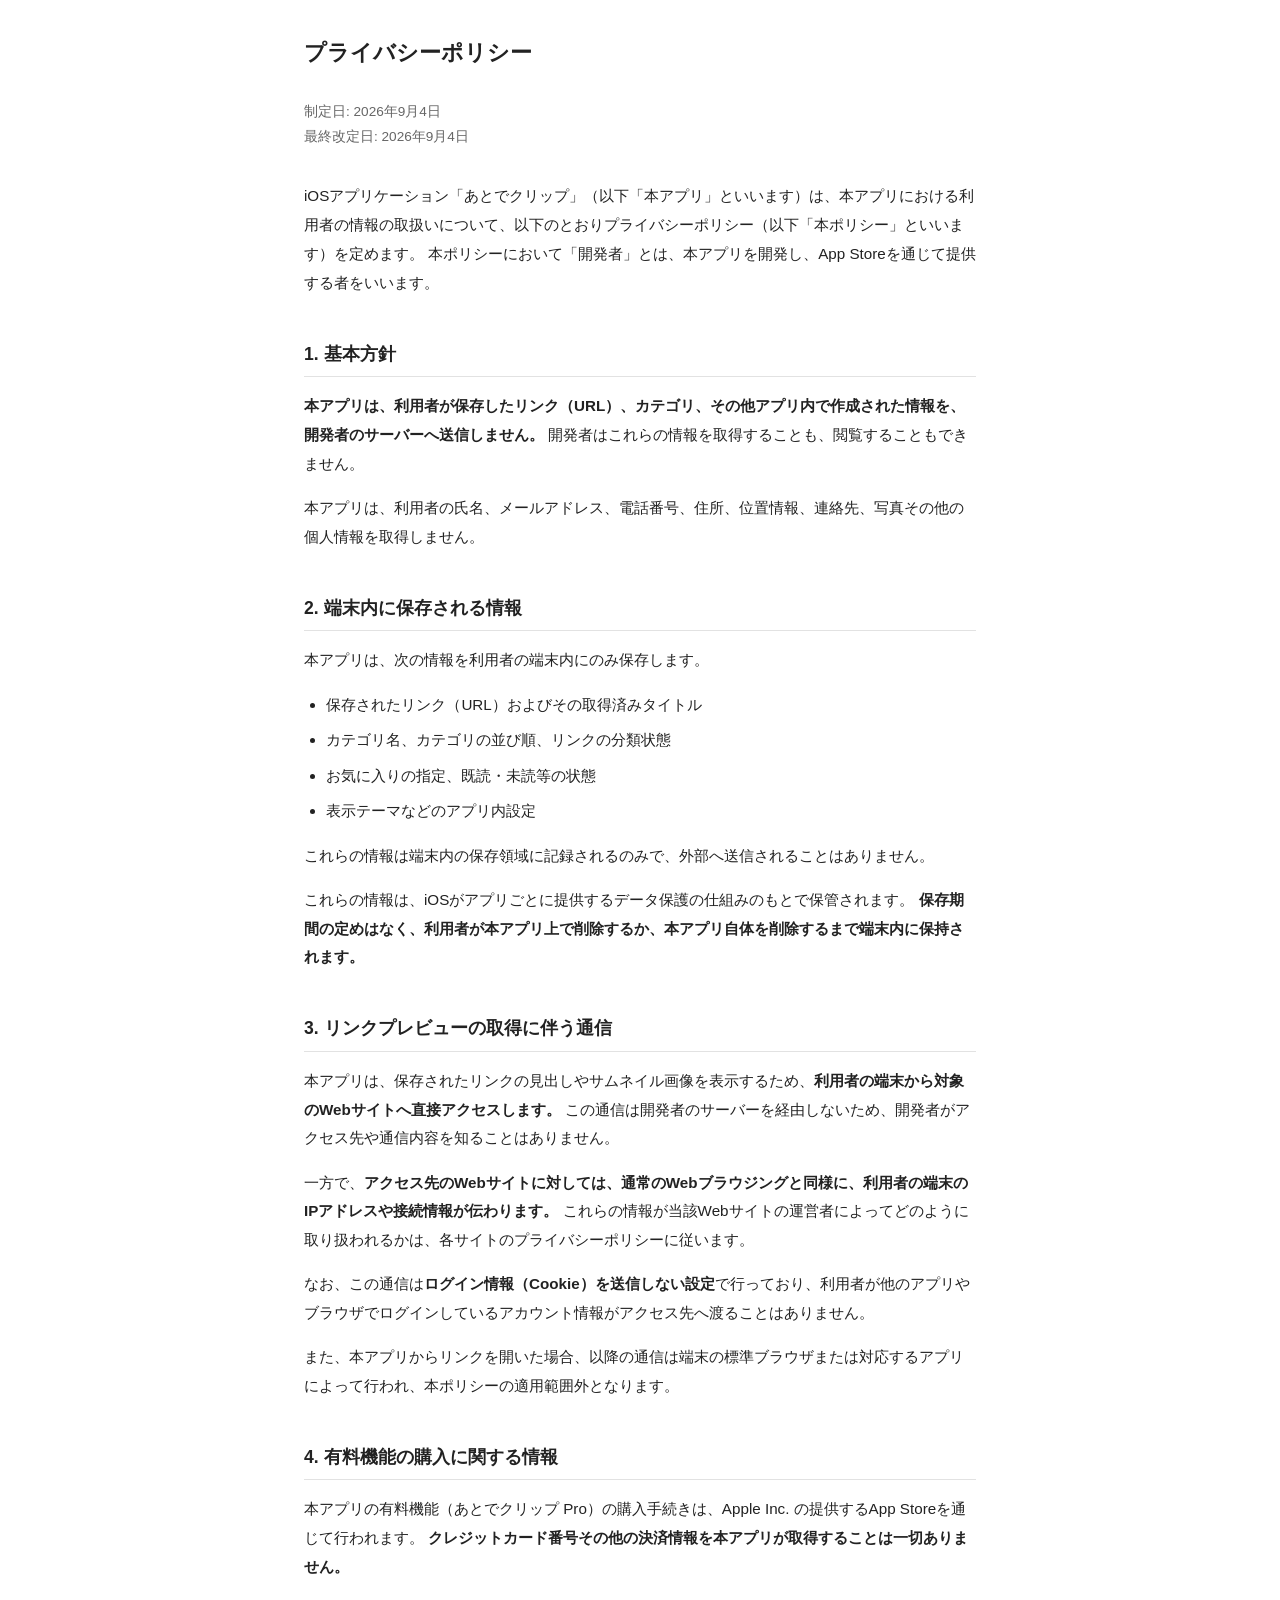
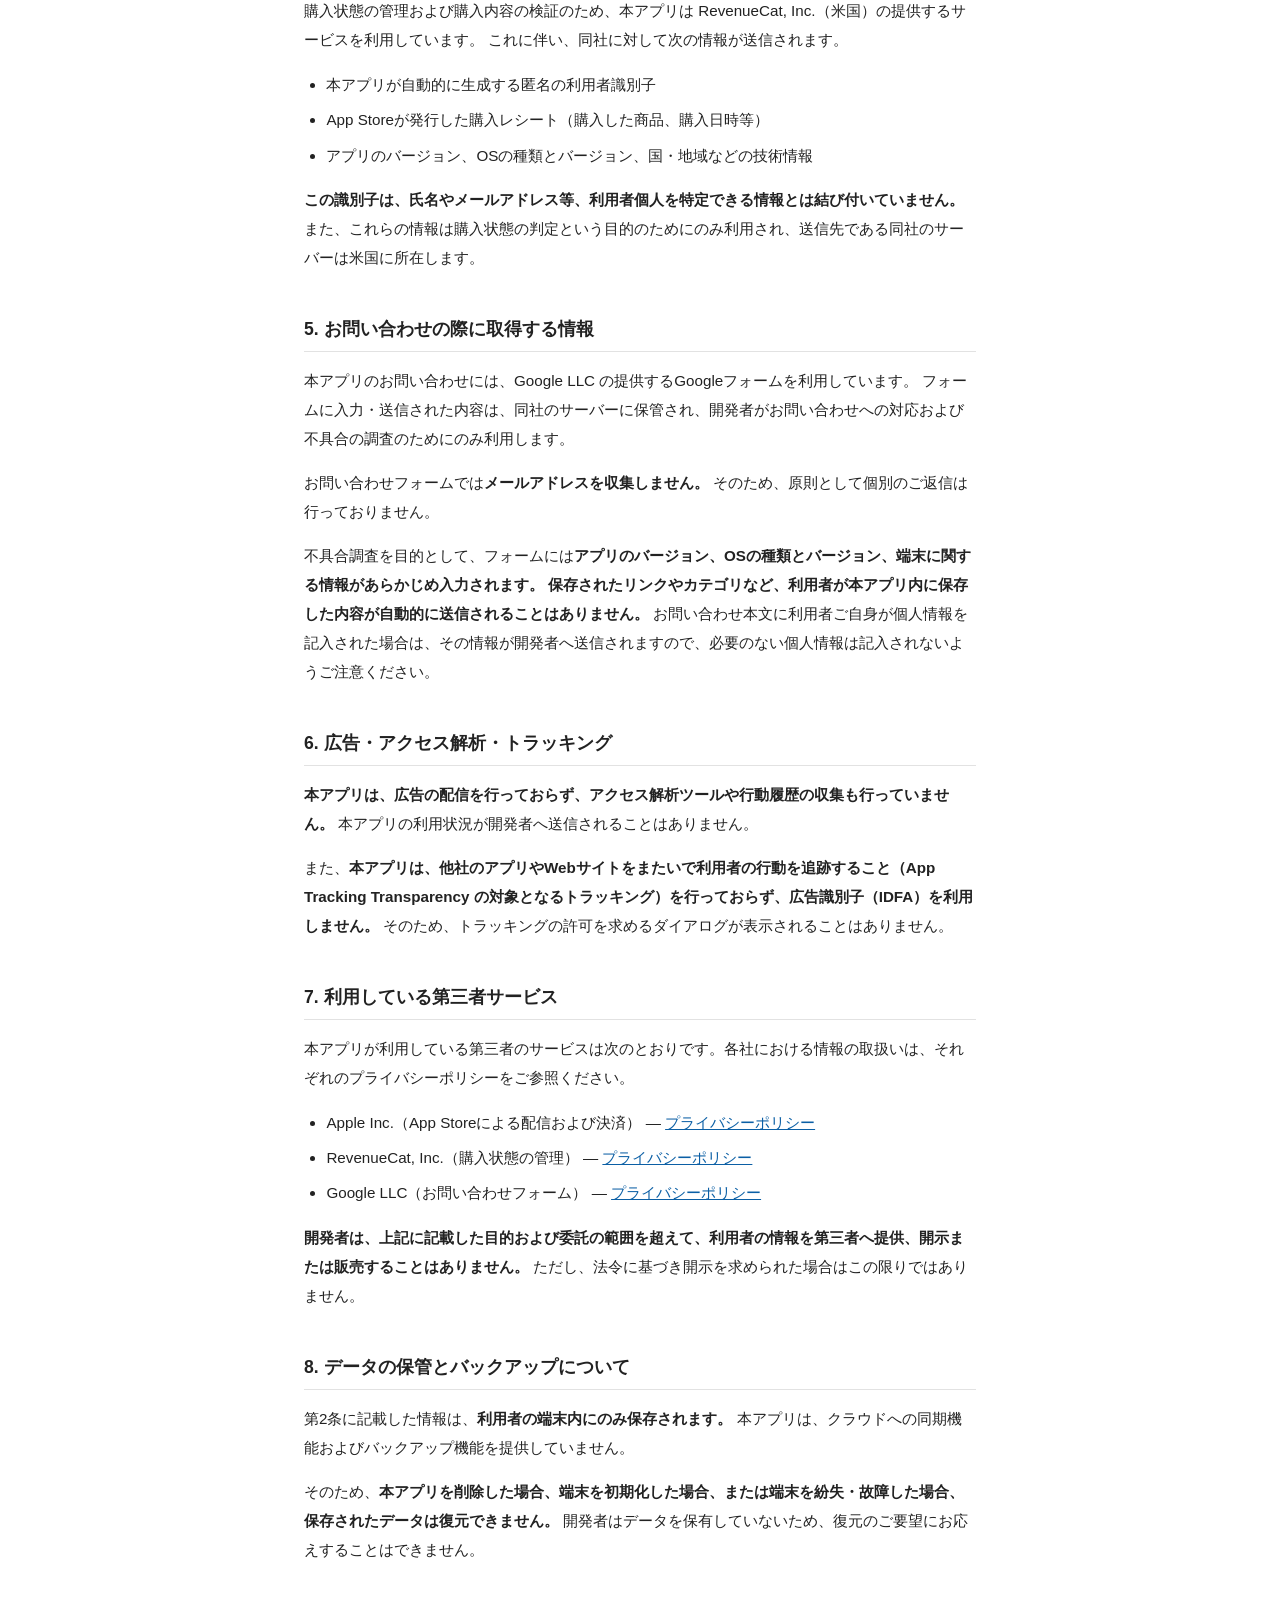
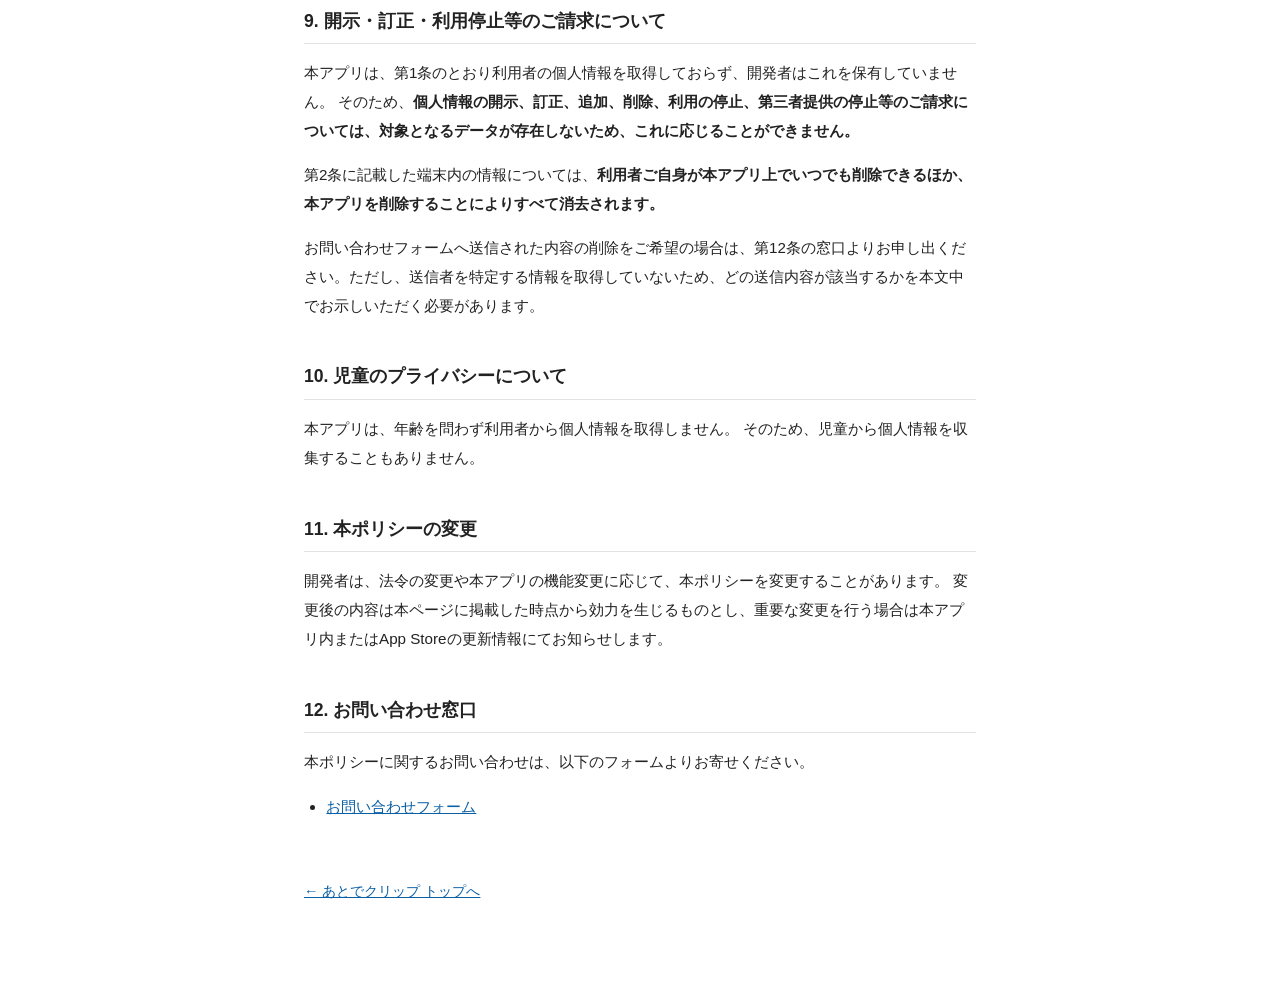
==== privacy.html @ f12ccec4 "add privacy and terms document" ====
<!DOCTYPE html>
<html lang="ja">
<head>
<meta charset="utf-8">
<meta name="viewport" content="width=device-width, initial-scale=1">
<title>プライバシーポリシー | あとでクリップ</title>
<style>
  :root { color-scheme: light dark; }
  body {
    margin: 0 auto; padding: 2rem 1.25rem 4rem; max-width: 42rem;
    font-family: -apple-system, BlinkMacSystemFont, "Hiragino Sans", "Noto Sans JP", "Meiryo", sans-serif;
    line-height: 1.9; color: #222; background: #fff;
    -webkit-text-size-adjust: 100%;
  }
  h1 { font-size: 1.4rem; margin: 0 0 1.5rem; }
  h2 { font-size: 1.1rem; margin: 2.5rem 0 .75rem; padding-bottom: .3rem; border-bottom: 1px solid #e2e2e2; }
  p, li { font-size: .95rem; }
  ul, ol { padding-left: 1.4rem; }
  li { margin-bottom: .4rem; }
  a { color: #0b5fa5; }
  .dates { font-size: .85rem; color: #666; margin-bottom: 2rem; }
  .back { display: inline-block; margin-top: 2.5rem; font-size: .9rem; }
  strong { font-weight: 600; }
  @media (prefers-color-scheme: dark) {
    body { color: #e6e6e6; background: #16181c; }
    h2 { border-bottom-color: #33363c; }
    .dates { color: #9a9ea5; }
    a { color: #7ab8f5; }
  }
</style>
</head>
<body>

<h1>プライバシーポリシー</h1>

<p class="dates">
  制定日: 2026年9月4日<br>
  最終改定日: 2026年9月4日
</p>

<p>
  iOSアプリケーション「あとでクリップ」（以下「本アプリ」といいます）は、本アプリにおける利用者の情報の取扱いについて、以下のとおりプライバシーポリシー（以下「本ポリシー」といいます）を定めます。
  本ポリシーにおいて「開発者」とは、本アプリを開発し、App Storeを通じて提供する者をいいます。
</p>

<h2>1. 基本方針</h2>
<p>
  <strong>本アプリは、利用者が保存したリンク（URL）、カテゴリ、その他アプリ内で作成された情報を、開発者のサーバーへ送信しません。</strong>
  開発者はこれらの情報を取得することも、閲覧することもできません。
</p>
<p>
  本アプリは、利用者の氏名、メールアドレス、電話番号、住所、位置情報、連絡先、写真その他の個人情報を取得しません。
</p>

<h2>2. 端末内に保存される情報</h2>
<p>本アプリは、次の情報を利用者の端末内にのみ保存します。</p>
<ul>
  <li>保存されたリンク（URL）およびその取得済みタイトル</li>
  <li>カテゴリ名、カテゴリの並び順、リンクの分類状態</li>
  <li>お気に入りの指定、既読・未読等の状態</li>
  <li>表示テーマなどのアプリ内設定</li>
</ul>
<p>
  これらの情報は端末内の保存領域に記録されるのみで、外部へ送信されることはありません。
</p>
<p>
  これらの情報は、iOSがアプリごとに提供するデータ保護の仕組みのもとで保管されます。
  <strong>保存期間の定めはなく、利用者が本アプリ上で削除するか、本アプリ自体を削除するまで端末内に保持されます。</strong>
</p>

<h2>3. リンクプレビューの取得に伴う通信</h2>
<p>
  本アプリは、保存されたリンクの見出しやサムネイル画像を表示するため、<strong>利用者の端末から対象のWebサイトへ直接アクセスします。</strong>
  この通信は開発者のサーバーを経由しないため、開発者がアクセス先や通信内容を知ることはありません。
</p>
<p>
  一方で、<strong>アクセス先のWebサイトに対しては、通常のWebブラウジングと同様に、利用者の端末のIPアドレスや接続情報が伝わります。</strong>
  これらの情報が当該Webサイトの運営者によってどのように取り扱われるかは、各サイトのプライバシーポリシーに従います。
</p>
<p>
  なお、この通信は<strong>ログイン情報（Cookie）を送信しない設定</strong>で行っており、利用者が他のアプリやブラウザでログインしているアカウント情報がアクセス先へ渡ることはありません。
</p>
<p>
  また、本アプリからリンクを開いた場合、以降の通信は端末の標準ブラウザまたは対応するアプリによって行われ、本ポリシーの適用範囲外となります。
</p>

<h2>4. 有料機能の購入に関する情報</h2>
<p>
  本アプリの有料機能（あとでクリップ Pro）の購入手続きは、Apple Inc. の提供するApp Storeを通じて行われます。
  <strong>クレジットカード番号その他の決済情報を本アプリが取得することは一切ありません。</strong>
</p>
<p>
  購入状態の管理および購入内容の検証のため、本アプリは RevenueCat, Inc.（米国）の提供するサービスを利用しています。
  これに伴い、同社に対して次の情報が送信されます。
</p>
<ul>
  <li>本アプリが自動的に生成する匿名の利用者識別子</li>
  <li>App Storeが発行した購入レシート（購入した商品、購入日時等）</li>
  <li>アプリのバージョン、OSの種類とバージョン、国・地域などの技術情報</li>
</ul>
<p>
  <strong>この識別子は、氏名やメールアドレス等、利用者個人を特定できる情報とは結び付いていません。</strong>
  また、これらの情報は購入状態の判定という目的のためにのみ利用され、送信先である同社のサーバーは米国に所在します。
</p>

<h2>5. お問い合わせの際に取得する情報</h2>
<p>
  本アプリのお問い合わせには、Google LLC の提供するGoogleフォームを利用しています。
  フォームに入力・送信された内容は、同社のサーバーに保管され、開発者がお問い合わせへの対応および不具合の調査のためにのみ利用します。
</p>
<p>
  お問い合わせフォームでは<strong>メールアドレスを収集しません。</strong>
  そのため、原則として個別のご返信は行っておりません。
</p>
<p>
  不具合調査を目的として、フォームには<strong>アプリのバージョン、OSの種類とバージョン、端末に関する情報があらかじめ入力されます。</strong>
  <strong>保存されたリンクやカテゴリなど、利用者が本アプリ内に保存した内容が自動的に送信されることはありません。</strong>
  お問い合わせ本文に利用者ご自身が個人情報を記入された場合は、その情報が開発者へ送信されますので、必要のない個人情報は記入されないようご注意ください。
</p>

<h2>6. 広告・アクセス解析・トラッキング</h2>
<p>
  <strong>本アプリは、広告の配信を行っておらず、アクセス解析ツールや行動履歴の収集も行っていません。</strong>
  本アプリの利用状況が開発者へ送信されることはありません。
</p>
<p>
  また、<strong>本アプリは、他社のアプリやWebサイトをまたいで利用者の行動を追跡すること（App Tracking Transparency の対象となるトラッキング）を行っておらず、広告識別子（IDFA）を利用しません。</strong>
  そのため、トラッキングの許可を求めるダイアログが表示されることはありません。
</p>

<h2>7. 利用している第三者サービス</h2>
<p>本アプリが利用している第三者のサービスは次のとおりです。各社における情報の取扱いは、それぞれのプライバシーポリシーをご参照ください。</p>
<ul>
  <li>Apple Inc.（App Storeによる配信および決済） — <a href="https://www.apple.com/legal/privacy/ja/">プライバシーポリシー</a></li>
  <li>RevenueCat, Inc.（購入状態の管理） — <a href="https://www.revenuecat.com/privacy/">プライバシーポリシー</a></li>
  <li>Google LLC（お問い合わせフォーム） — <a href="https://policies.google.com/privacy?hl=ja">プライバシーポリシー</a></li>
</ul>
<p>
  <strong>開発者は、上記に記載した目的および委託の範囲を超えて、利用者の情報を第三者へ提供、開示または販売することはありません。</strong>
  ただし、法令に基づき開示を求められた場合はこの限りではありません。
</p>

<h2>8. データの保管とバックアップについて</h2>
<p>
  第2条に記載した情報は、<strong>利用者の端末内にのみ保存されます。</strong>
  本アプリは、クラウドへの同期機能およびバックアップ機能を提供していません。
</p>
<p>
  そのため、<strong>本アプリを削除した場合、端末を初期化した場合、または端末を紛失・故障した場合、保存されたデータは復元できません。</strong>
  開発者はデータを保有していないため、復元のご要望にお応えすることはできません。
</p>

<h2>9. 開示・訂正・利用停止等のご請求について</h2>
<p>
  本アプリは、第1条のとおり利用者の個人情報を取得しておらず、開発者はこれを保有していません。
  そのため、<strong>個人情報の開示、訂正、追加、削除、利用の停止、第三者提供の停止等のご請求については、対象となるデータが存在しないため、これに応じることができません。</strong>
</p>
<p>
  第2条に記載した端末内の情報については、<strong>利用者ご自身が本アプリ上でいつでも削除できるほか、本アプリを削除することによりすべて消去されます。</strong>
</p>
<p>
  お問い合わせフォームへ送信された内容の削除をご希望の場合は、第12条の窓口よりお申し出ください。ただし、送信者を特定する情報を取得していないため、どの送信内容が該当するかを本文中でお示しいただく必要があります。
</p>

<h2>10. 児童のプライバシーについて</h2>
<p>
  本アプリは、年齢を問わず利用者から個人情報を取得しません。
  そのため、児童から個人情報を収集することもありません。
</p>

<h2>11. 本ポリシーの変更</h2>
<p>
  開発者は、法令の変更や本アプリの機能変更に応じて、本ポリシーを変更することがあります。
  変更後の内容は本ページに掲載した時点から効力を生じるものとし、重要な変更を行う場合は本アプリ内またはApp Storeの更新情報にてお知らせします。
</p>

<h2>12. お問い合わせ窓口</h2>
<p>
  本ポリシーに関するお問い合わせは、以下のフォームよりお寄せください。
</p>
<ul>
  <li><a href="https://forms.gle/ZWkujnn8LHMTN1aPA">お問い合わせフォーム</a></li>
</ul>

<p class="back"><a href="index.html">← あとでクリップ トップへ</a></p>

</body>
</html>
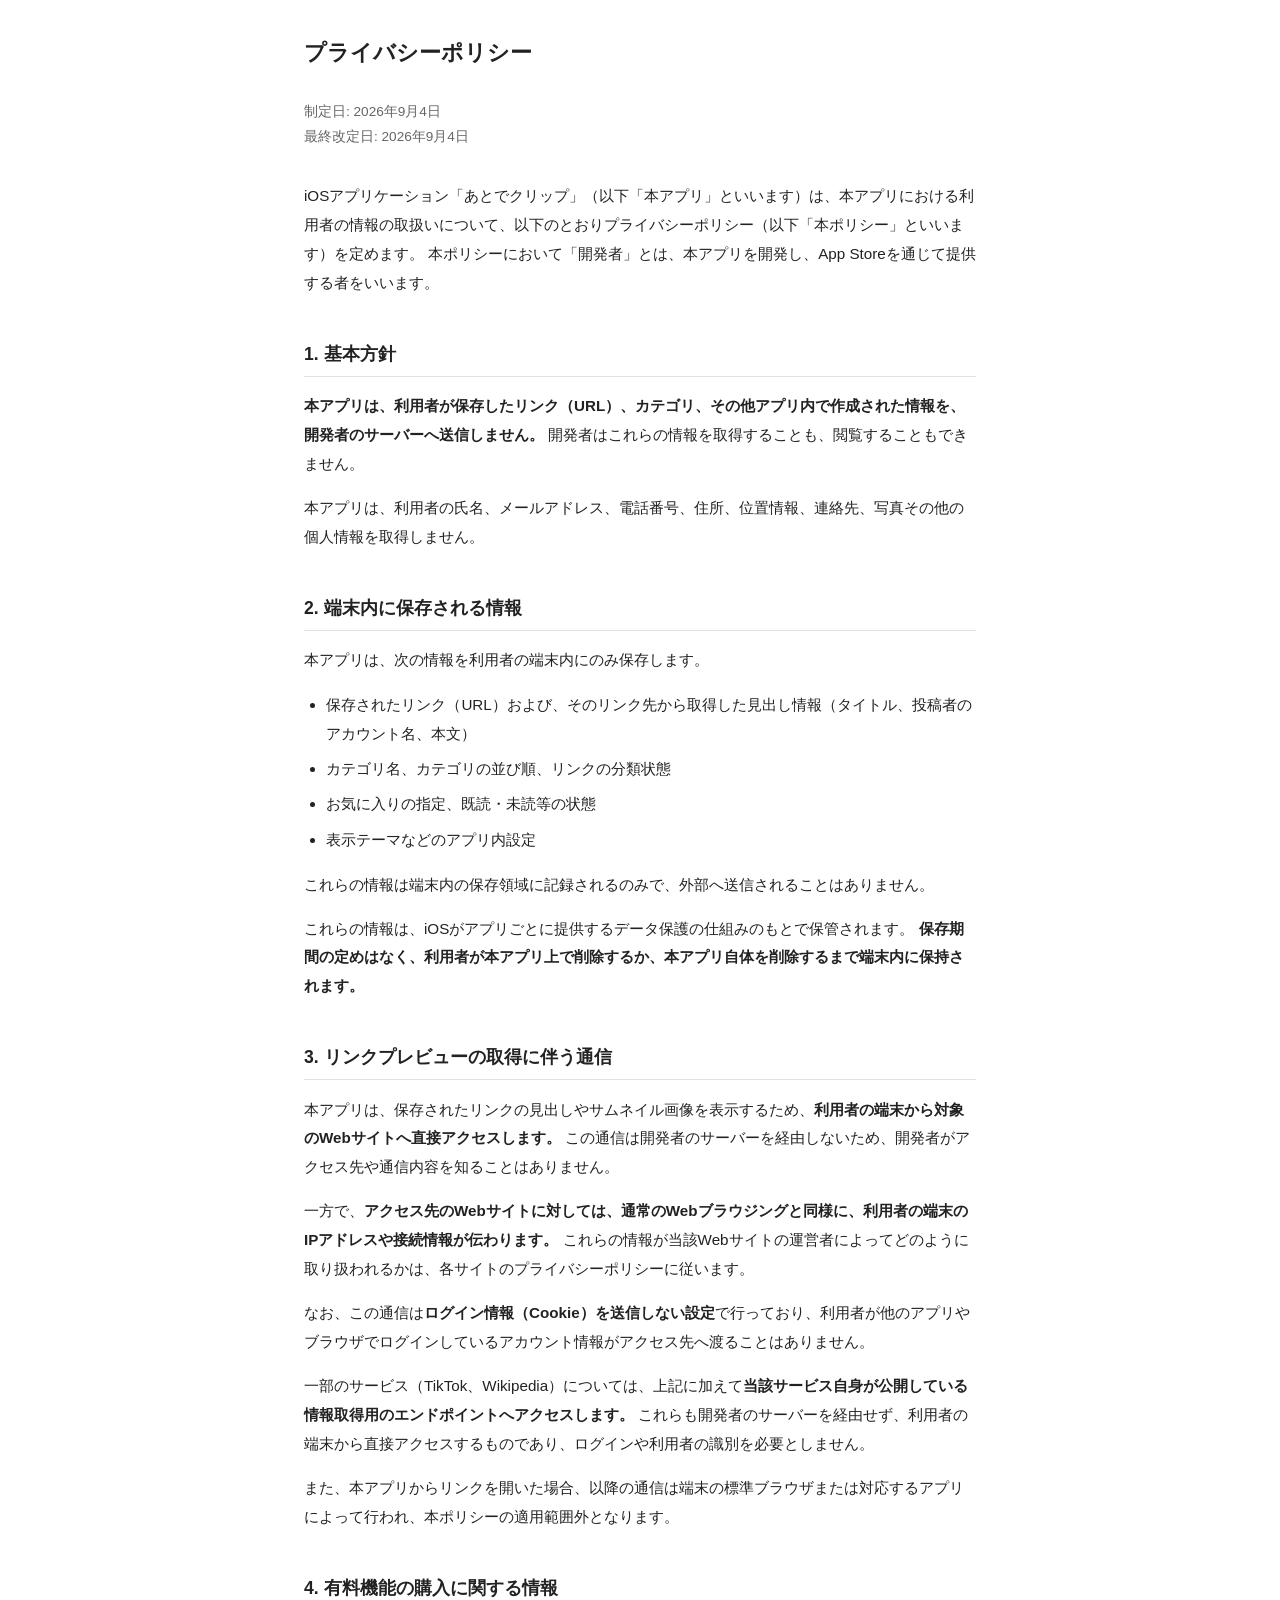
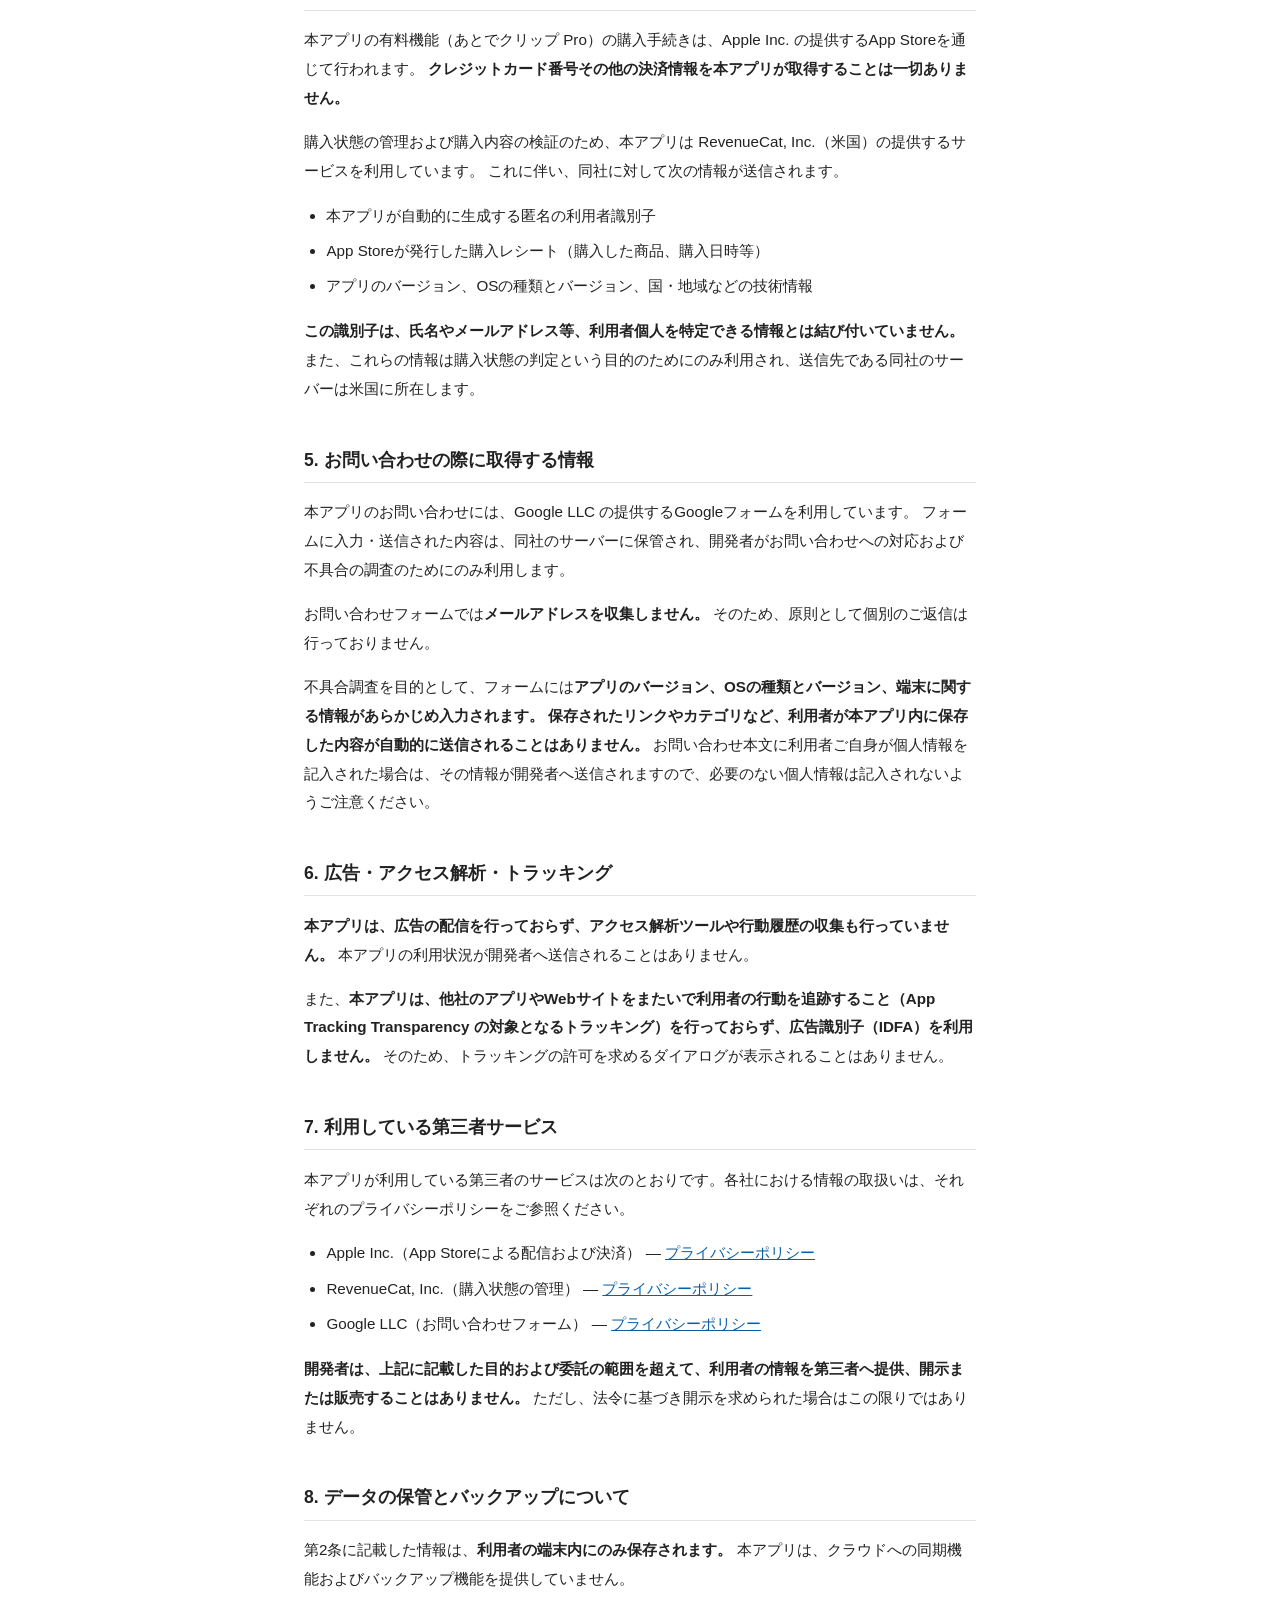
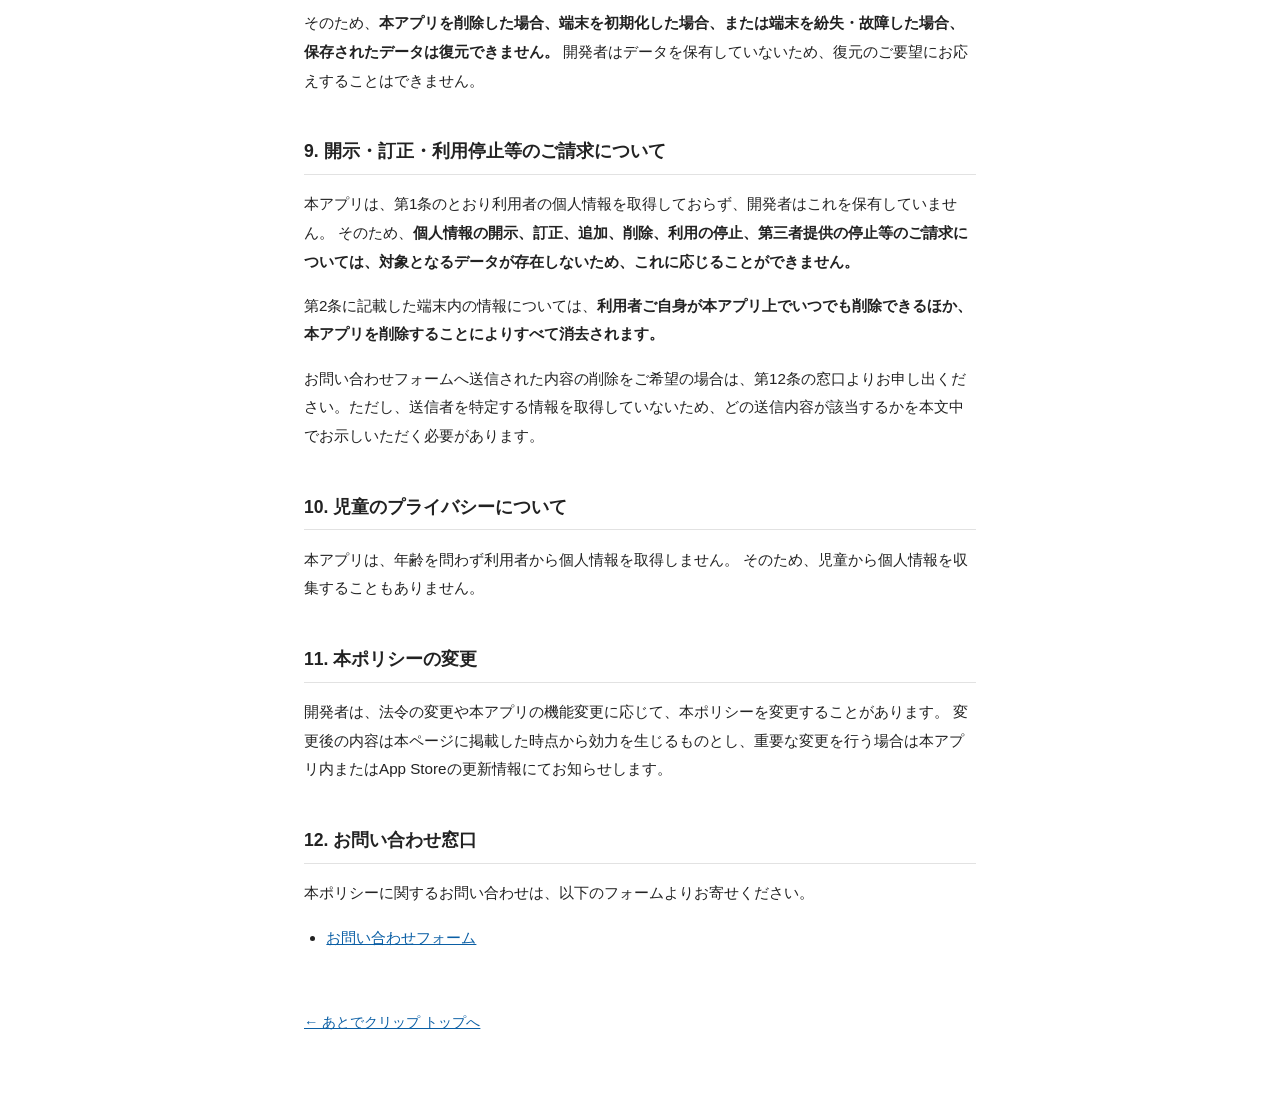
==== commit f314132b: "modified privacy" ====
--- a/privacy.html
+++ b/privacy.html
@@ -55,7 +55,7 @@
 <h2>2. 端末内に保存される情報</h2>
 <p>本アプリは、次の情報を利用者の端末内にのみ保存します。</p>
 <ul>
-  <li>保存されたリンク（URL）およびその取得済みタイトル</li>
+  <li>保存されたリンク（URL）および、そのリンク先から取得した見出し情報（タイトル、投稿者のアカウント名、本文）</li>
   <li>カテゴリ名、カテゴリの並び順、リンクの分類状態</li>
   <li>お気に入りの指定、既読・未読等の状態</li>
   <li>表示テーマなどのアプリ内設定</li>
@@ -79,6 +79,10 @@
 </p>
 <p>
   なお、この通信は<strong>ログイン情報（Cookie）を送信しない設定</strong>で行っており、利用者が他のアプリやブラウザでログインしているアカウント情報がアクセス先へ渡ることはありません。
+</p>
+<p>
+  一部のサービス（TikTok、Wikipedia）については、上記に加えて<strong>当該サービス自身が公開している情報取得用のエンドポイントへアクセスします。</strong>
+  これらも開発者のサーバーを経由せず、利用者の端末から直接アクセスするものであり、ログインや利用者の識別を必要としません。
 </p>
 <p>
   また、本アプリからリンクを開いた場合、以降の通信は端末の標準ブラウザまたは対応するアプリによって行われ、本ポリシーの適用範囲外となります。
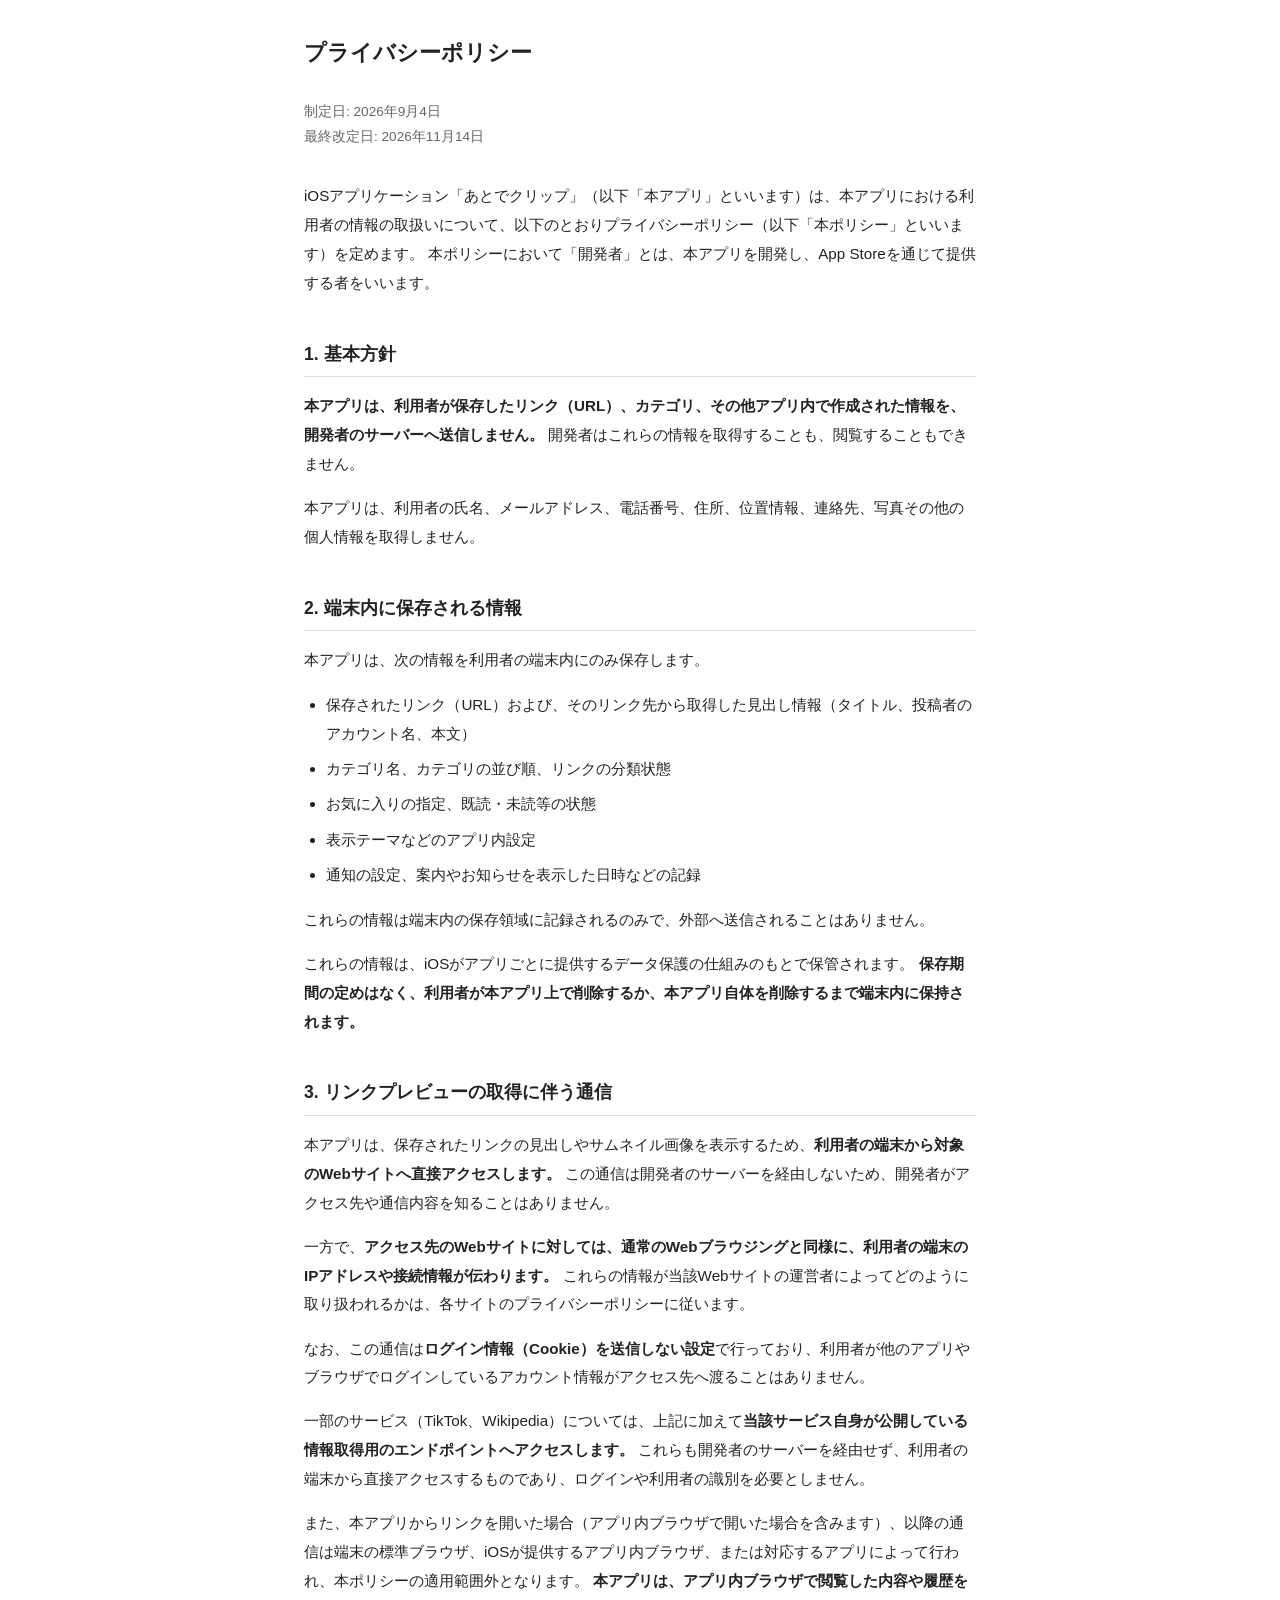
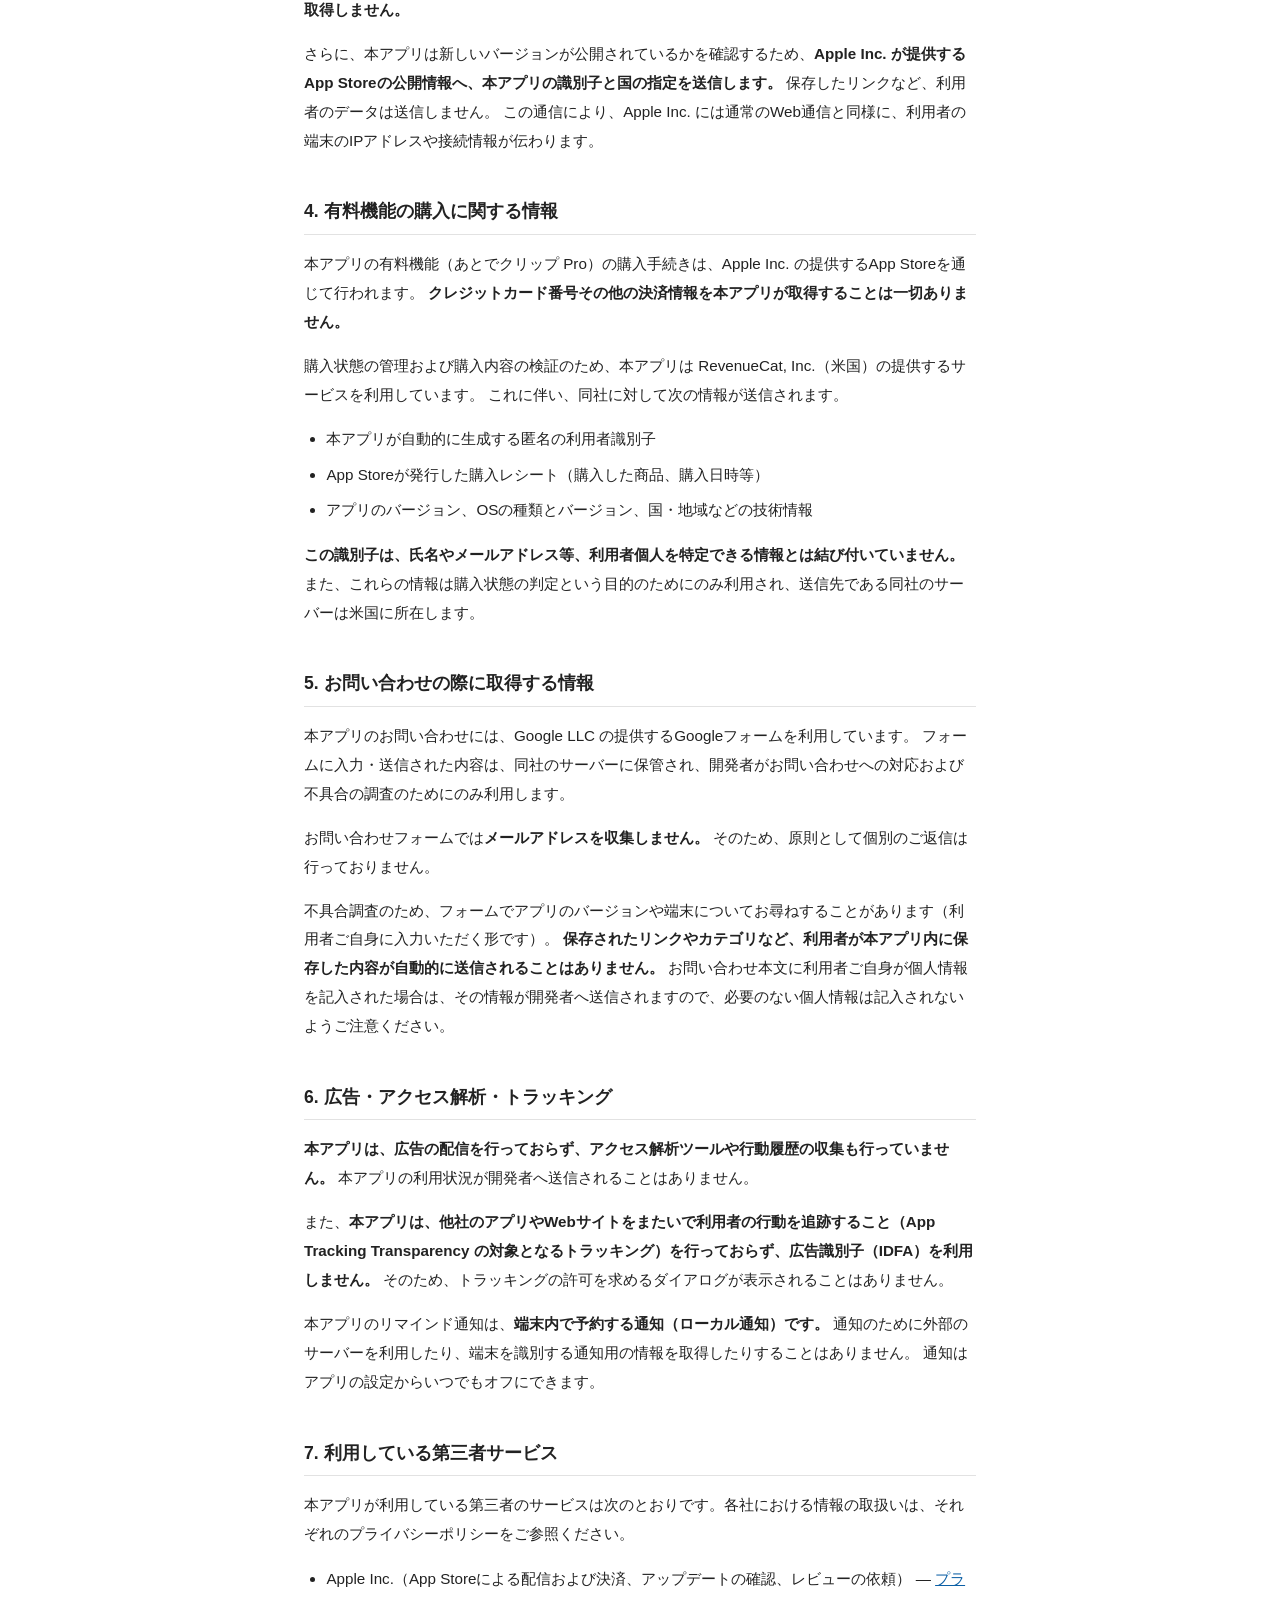
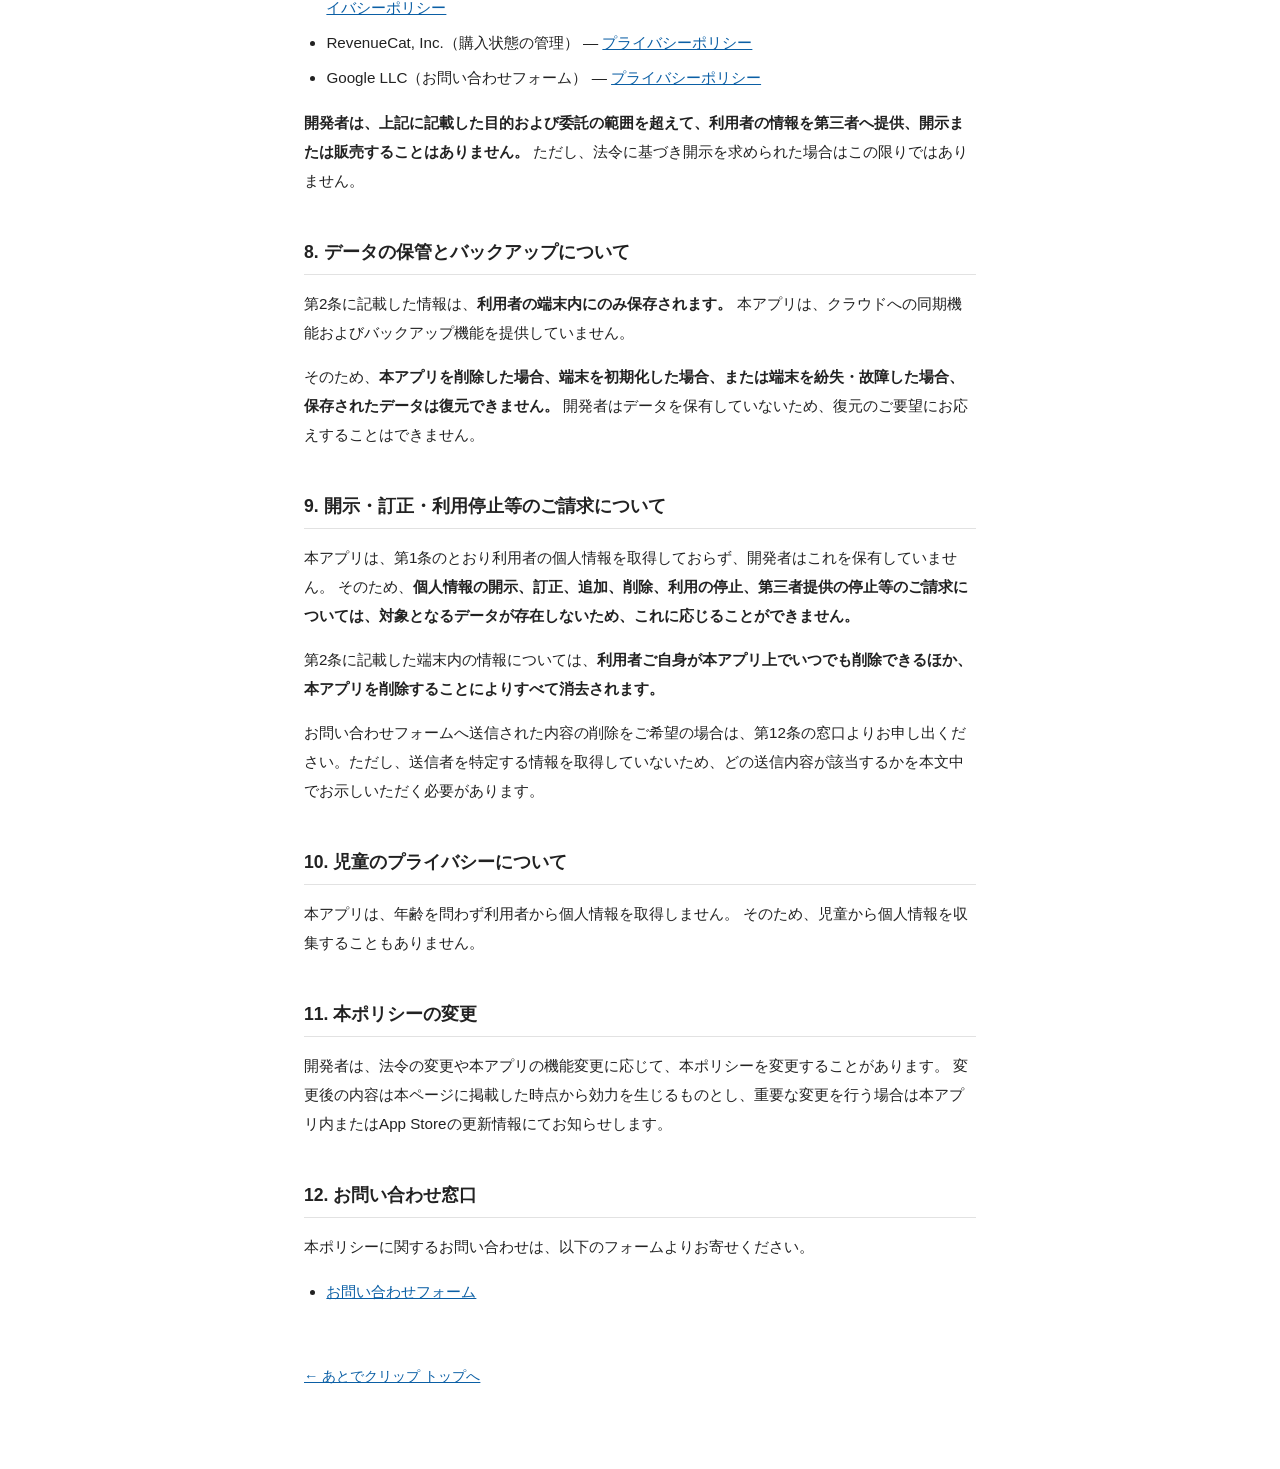
==== commit 01263970: "fix privacy" ====
--- a/privacy.html
+++ b/privacy.html
@@ -35,7 +35,7 @@
 
 <p class="dates">
   制定日: 2026年9月4日<br>
-  最終改定日: 2026年9月4日
+  最終改定日: 2026年11月14日
 </p>
 
 <p>
@@ -59,6 +59,7 @@
   <li>カテゴリ名、カテゴリの並び順、リンクの分類状態</li>
   <li>お気に入りの指定、既読・未読等の状態</li>
   <li>表示テーマなどのアプリ内設定</li>
+  <li>通知の設定、案内やお知らせを表示した日時などの記録</li>
 </ul>
 <p>
   これらの情報は端末内の保存領域に記録されるのみで、外部へ送信されることはありません。
@@ -85,7 +86,13 @@
   これらも開発者のサーバーを経由せず、利用者の端末から直接アクセスするものであり、ログインや利用者の識別を必要としません。
 </p>
 <p>
-  また、本アプリからリンクを開いた場合、以降の通信は端末の標準ブラウザまたは対応するアプリによって行われ、本ポリシーの適用範囲外となります。
+  また、本アプリからリンクを開いた場合（アプリ内ブラウザで開いた場合を含みます）、以降の通信は端末の標準ブラウザ、iOSが提供するアプリ内ブラウザ、または対応するアプリによって行われ、本ポリシーの適用範囲外となります。
+  <strong>本アプリは、アプリ内ブラウザで閲覧した内容や履歴を取得しません。</strong>
+</p>
+<p>
+  さらに、本アプリは新しいバージョンが公開されているかを確認するため、<strong>Apple Inc. が提供するApp Storeの公開情報へ、本アプリの識別子と国の指定を送信します。</strong>
+  保存したリンクなど、利用者のデータは送信しません。
+  この通信により、Apple Inc. には通常のWeb通信と同様に、利用者の端末のIPアドレスや接続情報が伝わります。
 </p>
 
 <h2>4. 有料機能の購入に関する情報</h2>
@@ -117,7 +124,7 @@
   そのため、原則として個別のご返信は行っておりません。
 </p>
 <p>
-  不具合調査を目的として、フォームには<strong>アプリのバージョン、OSの種類とバージョン、端末に関する情報があらかじめ入力されます。</strong>
+  不具合調査のため、フォームでアプリのバージョンや端末についてお尋ねすることがあります（利用者ご自身に入力いただく形です）。
   <strong>保存されたリンクやカテゴリなど、利用者が本アプリ内に保存した内容が自動的に送信されることはありません。</strong>
   お問い合わせ本文に利用者ご自身が個人情報を記入された場合は、その情報が開発者へ送信されますので、必要のない個人情報は記入されないようご注意ください。
 </p>
@@ -131,11 +138,16 @@
   また、<strong>本アプリは、他社のアプリやWebサイトをまたいで利用者の行動を追跡すること（App Tracking Transparency の対象となるトラッキング）を行っておらず、広告識別子（IDFA）を利用しません。</strong>
   そのため、トラッキングの許可を求めるダイアログが表示されることはありません。
 </p>
+<p>
+  本アプリのリマインド通知は、<strong>端末内で予約する通知（ローカル通知）です。</strong>
+  通知のために外部のサーバーを利用したり、端末を識別する通知用の情報を取得したりすることはありません。
+  通知はアプリの設定からいつでもオフにできます。
+</p>
 
 <h2>7. 利用している第三者サービス</h2>
 <p>本アプリが利用している第三者のサービスは次のとおりです。各社における情報の取扱いは、それぞれのプライバシーポリシーをご参照ください。</p>
 <ul>
-  <li>Apple Inc.（App Storeによる配信および決済） — <a href="https://www.apple.com/legal/privacy/ja/">プライバシーポリシー</a></li>
+  <li>Apple Inc.（App Storeによる配信および決済、アップデートの確認、レビューの依頼） — <a href="https://www.apple.com/legal/privacy/ja/">プライバシーポリシー</a></li>
   <li>RevenueCat, Inc.（購入状態の管理） — <a href="https://www.revenuecat.com/privacy/">プライバシーポリシー</a></li>
   <li>Google LLC（お問い合わせフォーム） — <a href="https://policies.google.com/privacy?hl=ja">プライバシーポリシー</a></li>
 </ul>
